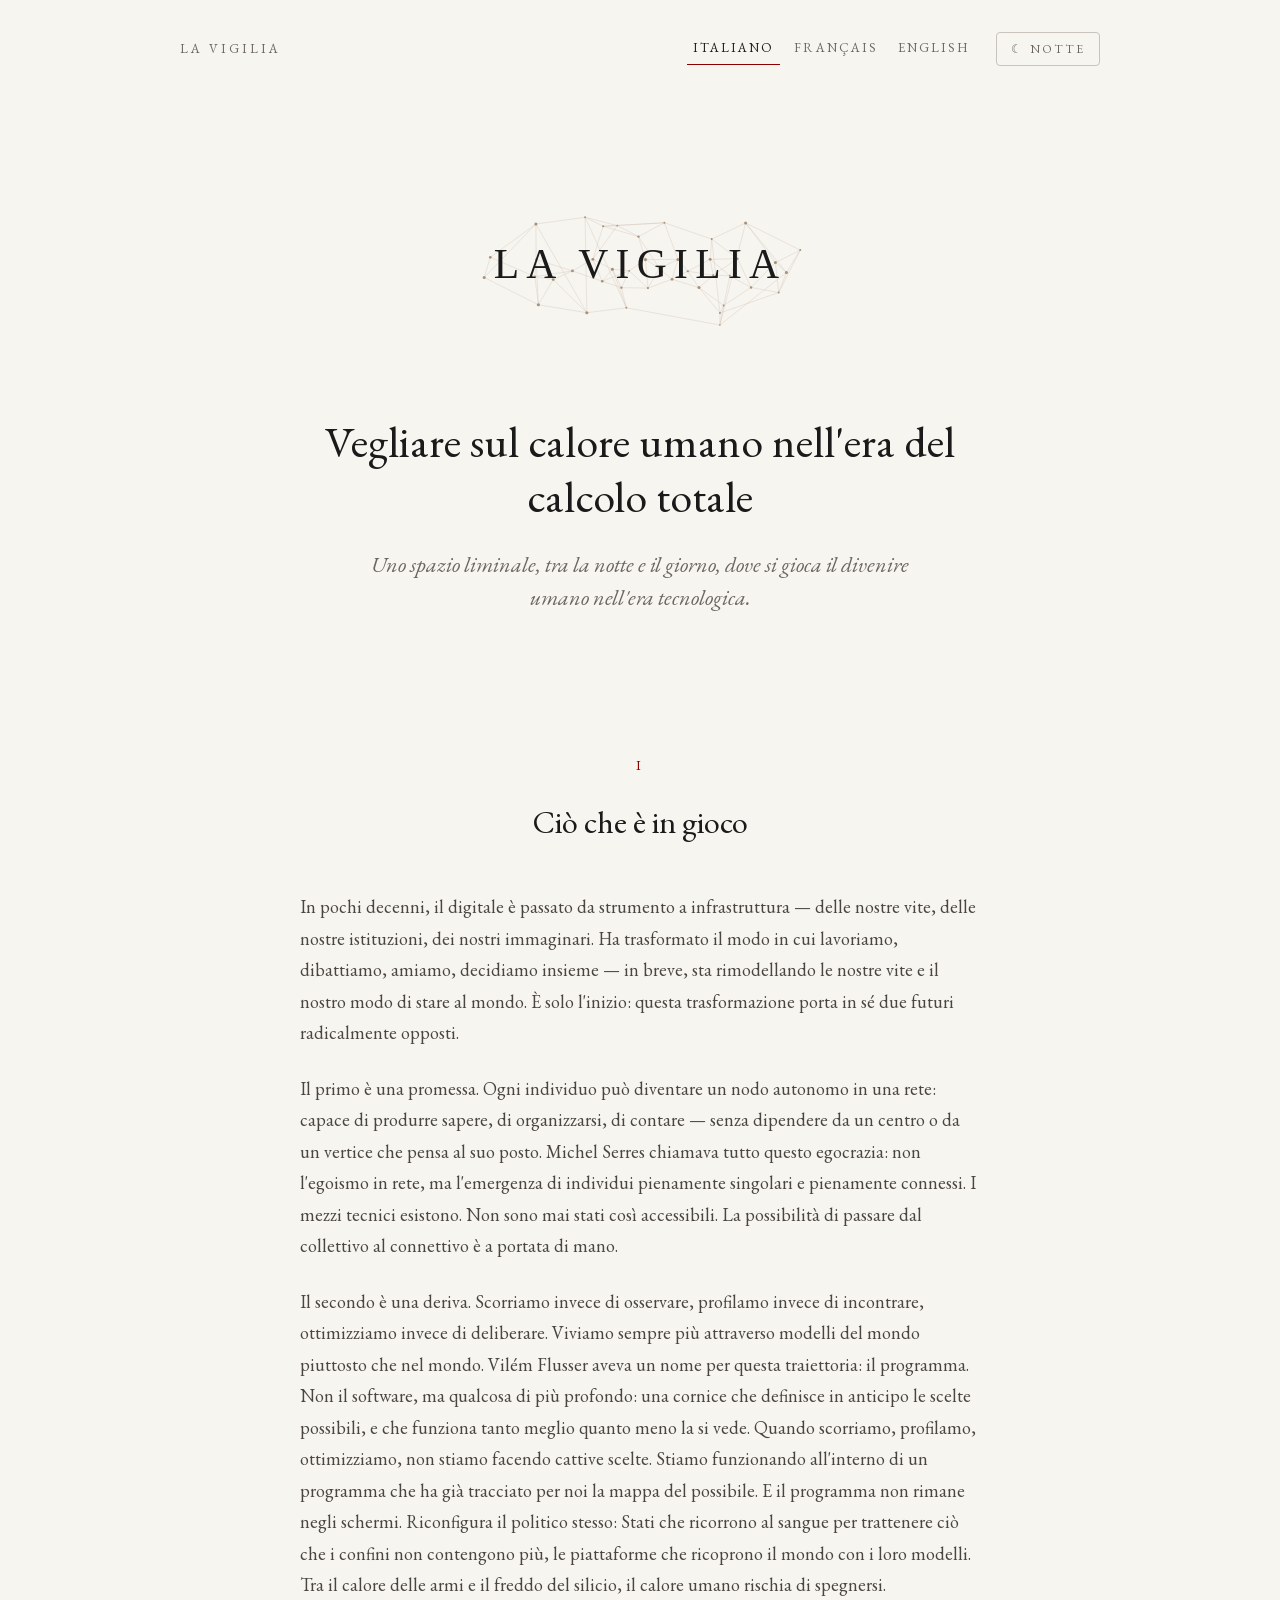
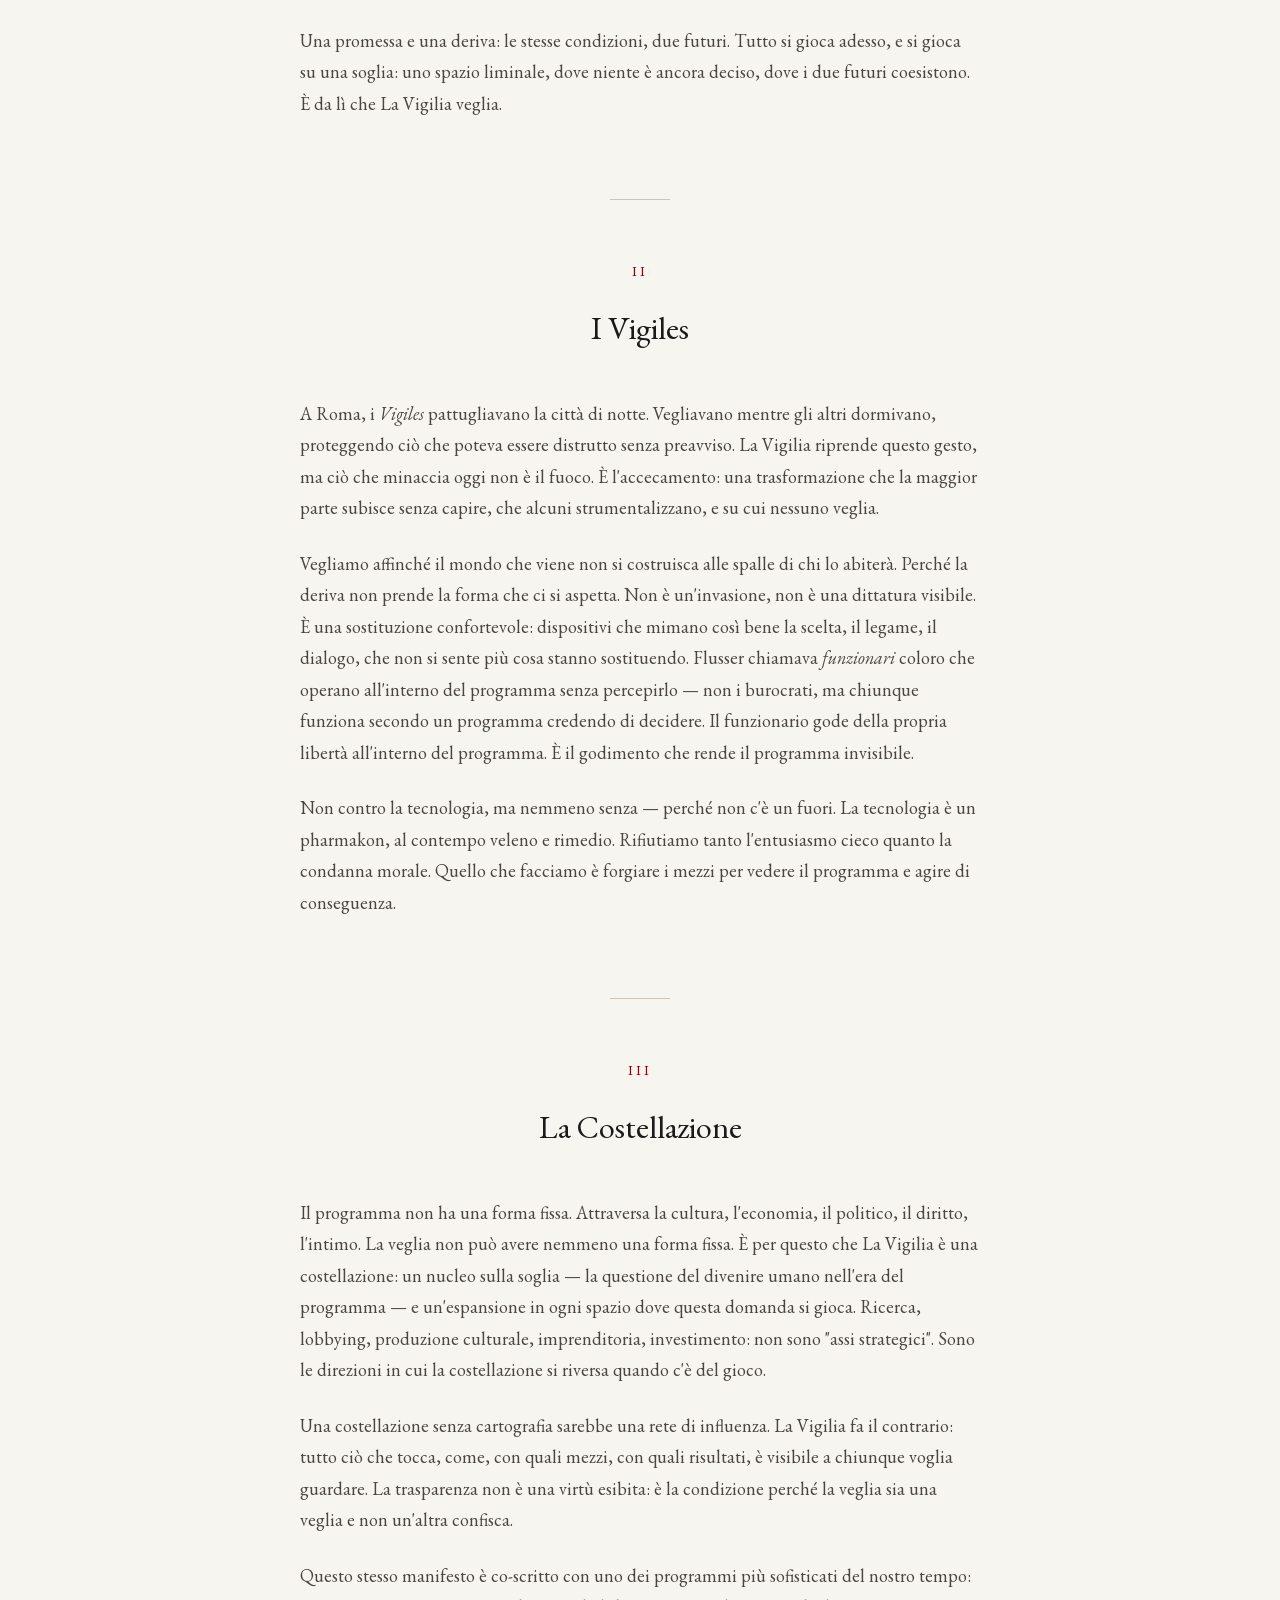
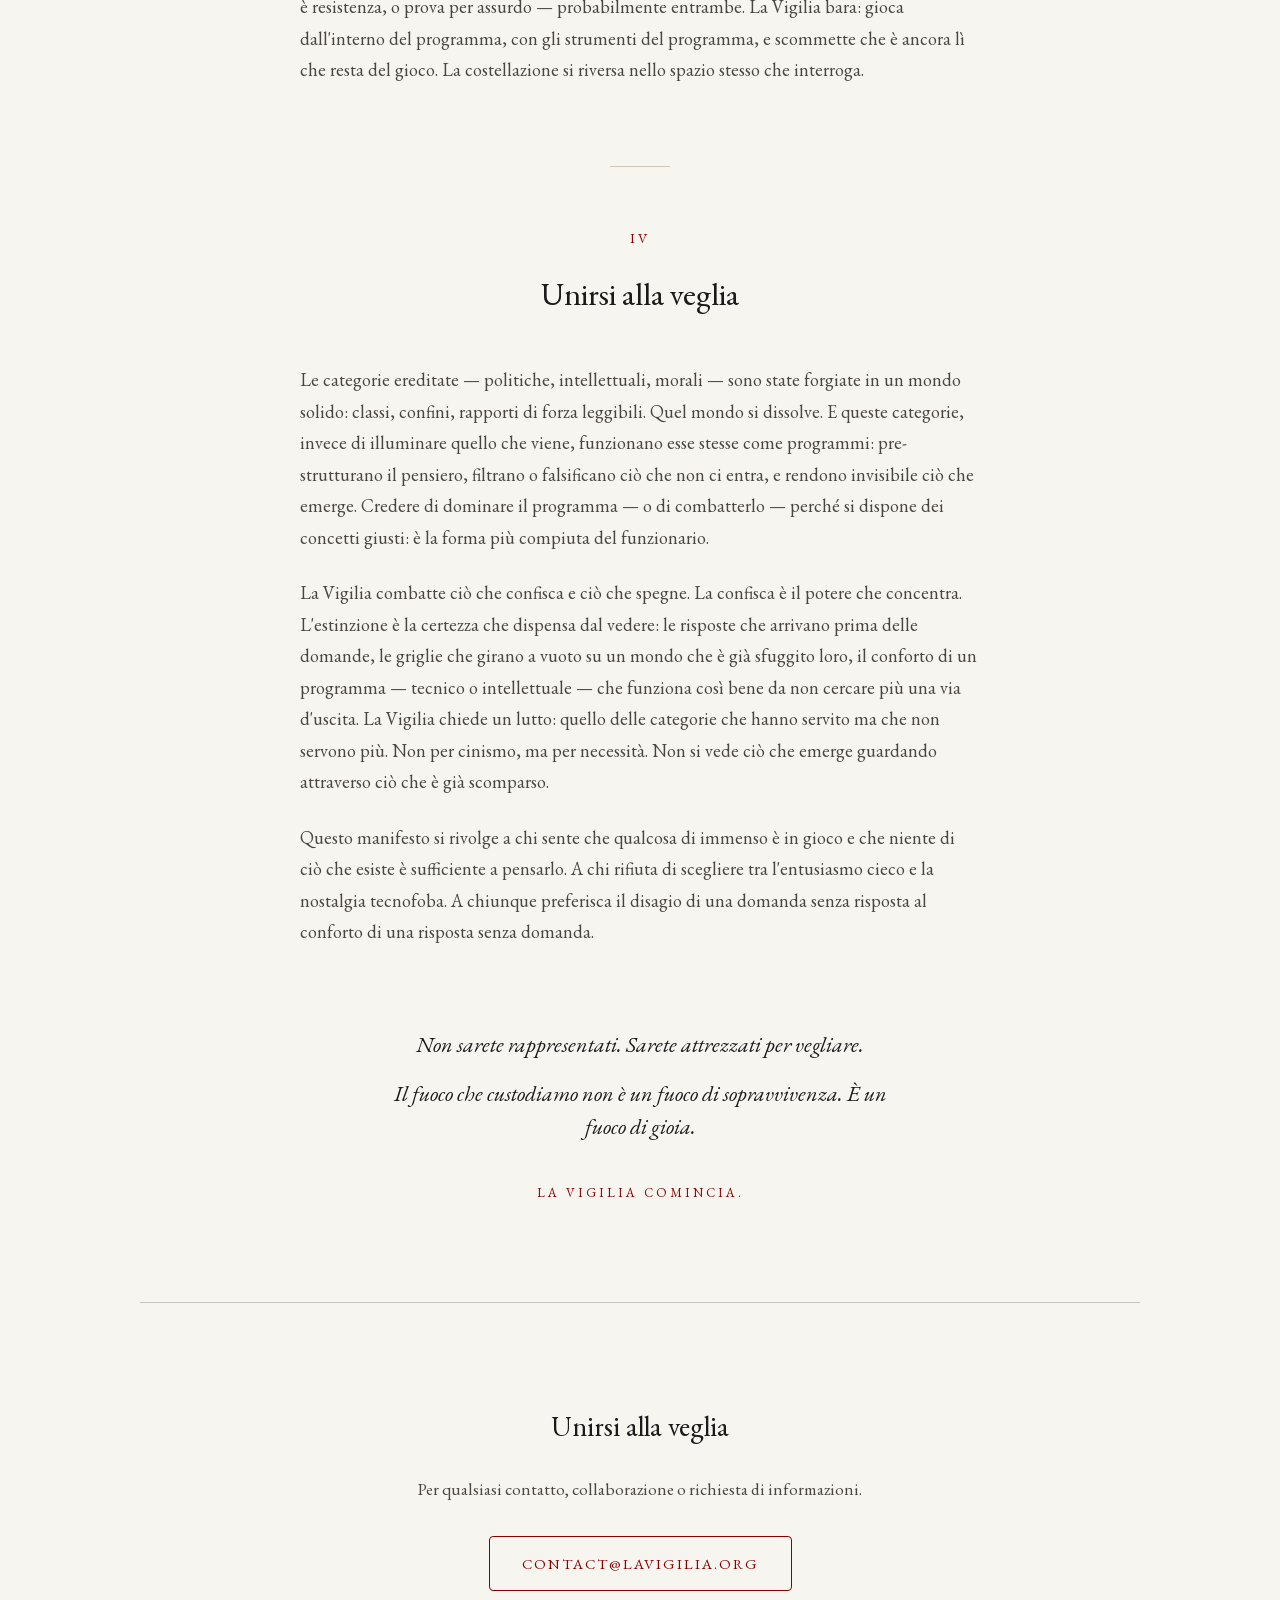
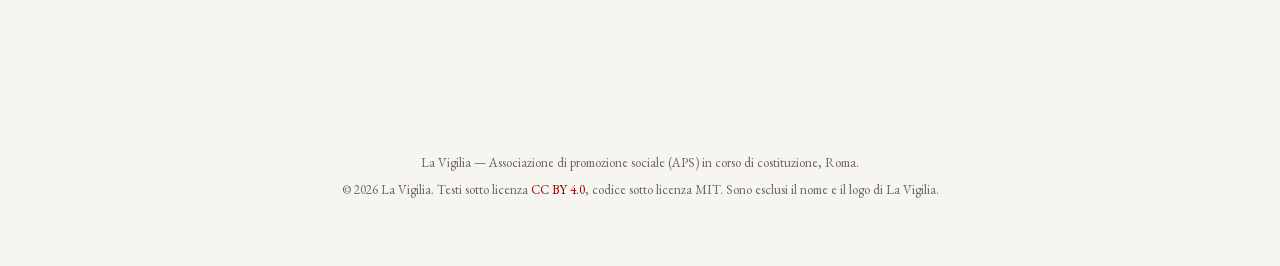
==== index.html @ cc4d3bd2 "La Vigilia website, state published on 8 November 2026" ====
<!DOCTYPE html>
<html lang="it">
<head>
  <meta charset="UTF-8">
  <meta name="viewport" content="width=device-width, initial-scale=1.0">
  <title>La Vigilia — Vegliare sul calore umano nell'era del calcolo totale</title>
  <meta name="description" content="La Vigilia veglia affinché la trasformazione tecnologica non si costruisca alle spalle di chi dovrà abitarla. Manifesto e missione.">

  <meta property="og:title" content="La Vigilia">
  <meta property="og:description" content="Vegliare sul calore umano nell'era del calcolo totale.">
  <meta property="og:type" content="website">
  <meta property="og:url" content="https://lavigilia.org/">
  <meta property="og:locale" content="it_IT">
  <meta property="og:locale:alternate" content="fr_FR">

  <link rel="alternate" hreflang="it" href="https://lavigilia.org/">
  <link rel="alternate" hreflang="fr" href="https://lavigilia.org/fr/">
  <link rel="alternate" hreflang="en" href="https://lavigilia.org/en/">
  <link rel="alternate" hreflang="x-default" href="https://lavigilia.org/">

  <link rel="icon" type="image/svg+xml" href="assets/logo-light.svg">

  <link rel="preload" href="fonts/eb-garamond-latin.woff2" as="font" type="font/woff2" crossorigin>

  <link rel="stylesheet" href="css/style.css?v=2">
</head>
<body>

  <header class="site-header">
    <div class="brand">La Vigilia</div>
    <div class="header-controls">
      <nav class="lang-switcher" aria-label="Lingue">
        <span class="current" aria-current="page">Italiano</span>
        <a href="/fr/" hreflang="fr">Français</a>
        <a href="/en/" hreflang="en">English</a>
      </nav>
      <button class="mode-toggle" id="modeToggle" type="button" aria-label="Cambiare modalità visiva">
        <span class="icon" aria-hidden="true">◐</span><span class="label">Notte</span>
      </button>
    </div>
  </header>

  <main>

    <section class="hero">
      <div class="logo-wrapper">
        <img src="assets/logo-light.svg" alt="La Vigilia" class="logo logo-light">
        <img src="assets/logo-dark.svg" alt="La Vigilia" class="logo logo-dark">
      </div>
      <h1>Vegliare sul calore umano nell'era del calcolo totale</h1>
      <p class="tagline">Uno spazio liminale, tra la notte e il giorno, dove si gioca il divenire umano nell'era tecnologica.</p>
    </section>

    <article class="manifesto container">
      <div class="reading">

        <section class="fade-in">
          <span class="section-label">I</span>
          <h2>Ciò che è in gioco</h2>
          <p>In pochi decenni, il digitale è passato da strumento a infrastruttura — delle nostre vite, delle nostre istituzioni, dei nostri immaginari. Ha trasformato il modo in cui lavoriamo, dibattiamo, amiamo, decidiamo insieme — in breve, sta rimodellando le nostre vite e il nostro modo di stare al mondo. È solo l'inizio: questa trasformazione porta in sé due futuri radicalmente opposti.</p>
          <p>Il primo è una promessa. Ogni individuo può diventare un nodo autonomo in una rete: capace di produrre sapere, di organizzarsi, di contare — senza dipendere da un centro o da un vertice che pensa al suo posto. Michel Serres chiamava tutto questo egocrazia: non l'egoismo in rete, ma l'emergenza di individui pienamente singolari e pienamente connessi. I mezzi tecnici esistono. Non sono mai stati così accessibili. La possibilità di passare dal collettivo al connettivo è a portata di mano.</p>
          <p>Il secondo è una deriva. Scorriamo invece di osservare, profilamo invece di incontrare, ottimizziamo invece di deliberare. Viviamo sempre più attraverso modelli del mondo piuttosto che nel mondo. Vilém Flusser aveva un nome per questa traiettoria: il programma. Non il software, ma qualcosa di più profondo: una cornice che definisce in anticipo le scelte possibili, e che funziona tanto meglio quanto meno la si vede. Quando scorriamo, profilamo, ottimizziamo, non stiamo facendo cattive scelte. Stiamo funzionando all'interno di un programma che ha già tracciato per noi la mappa del possibile. E il programma non rimane negli schermi. Riconfigura il politico stesso: Stati che ricorrono al sangue per trattenere ciò che i confini non contengono più, le piattaforme che ricoprono il mondo con i loro modelli. Tra il calore delle armi e il freddo del silicio, il calore umano rischia di spegnersi.</p>
          <p>Una promessa e una deriva: le stesse condizioni, due futuri. Tutto si gioca adesso, e si gioca su una soglia: uno spazio liminale, dove niente è ancora deciso, dove i due futuri coesistono. È da lì che La Vigilia veglia.</p>
        </section>

        <div class="section-divider" aria-hidden="true"></div>

        <section class="fade-in">
          <span class="section-label">II</span>
          <h2>I Vigiles</h2>
          <p>A Roma, i <em>Vigiles</em> pattugliavano la città di notte. Vegliavano mentre gli altri dormivano, proteggendo ciò che poteva essere distrutto senza preavviso. La Vigilia riprende questo gesto, ma ciò che minaccia oggi non è il fuoco. È l'accecamento: una trasformazione che la maggior parte subisce senza capire, che alcuni strumentalizzano, e su cui nessuno veglia.</p>
          <p>Vegliamo affinché il mondo che viene non si costruisca alle spalle di chi lo abiterà. Perché la deriva non prende la forma che ci si aspetta. Non è un'invasione, non è una dittatura visibile. È una sostituzione confortevole: dispositivi che mimano così bene la scelta, il legame, il dialogo, che non si sente più cosa stanno sostituendo. Flusser chiamava <em>funzionari</em> coloro che operano all'interno del programma senza percepirlo — non i burocrati, ma chiunque funziona secondo un programma credendo di decidere. Il funzionario gode della propria libertà all'interno del programma. È il godimento che rende il programma invisibile.</p>
          <p>Non contro la tecnologia, ma nemmeno senza — perché non c'è un fuori. La tecnologia è un pharmakon, al contempo veleno e rimedio. Rifiutiamo tanto l'entusiasmo cieco quanto la condanna morale. Quello che facciamo è forgiare i mezzi per vedere il programma e agire di conseguenza.</p>
        </section>

        <div class="section-divider" aria-hidden="true"></div>

        <section class="fade-in">
          <span class="section-label">III</span>
          <h2>La Costellazione</h2>
          <p>Il programma non ha una forma fissa. Attraversa la cultura, l'economia, il politico, il diritto, l'intimo. La veglia non può avere nemmeno una forma fissa. È per questo che La Vigilia è una costellazione: un nucleo sulla soglia — la questione del divenire umano nell'era del programma — e un'espansione in ogni spazio dove questa domanda si gioca. Ricerca, lobbying, produzione culturale, imprenditoria, investimento: non sono "assi strategici". Sono le direzioni in cui la costellazione si riversa quando c'è del gioco.</p>
          <p>Una costellazione senza cartografia sarebbe una rete di influenza. La Vigilia fa il contrario: tutto ciò che tocca, come, con quali mezzi, con quali risultati, è visibile a chiunque voglia guardare. La trasparenza non è una virtù esibita: è la condizione perché la veglia sia una veglia e non un'altra confisca.</p>
          <p>Questo stesso manifesto è co-scritto con uno dei programmi più sofisticati del nostro tempo: è resistenza, o prova per assurdo — probabilmente entrambe. La Vigilia bara: gioca dall'interno del programma, con gli strumenti del programma, e scommette che è ancora lì che resta del gioco. La costellazione si riversa nello spazio stesso che interroga.</p>
        </section>

        <div class="section-divider" aria-hidden="true"></div>

        <section class="fade-in">
          <span class="section-label">IV</span>
          <h2>Unirsi alla veglia</h2>
          <p>Le categorie ereditate — politiche, intellettuali, morali — sono state forgiate in un mondo solido: classi, confini, rapporti di forza leggibili. Quel mondo si dissolve. E queste categorie, invece di illuminare quello che viene, funzionano esse stesse come programmi: pre-strutturano il pensiero, filtrano o falsificano ciò che non ci entra, e rendono invisibile ciò che emerge. Credere di dominare il programma — o di combatterlo — perché si dispone dei concetti giusti: è la forma più compiuta del funzionario.</p>
          <p>La Vigilia combatte ciò che confisca e ciò che spegne. La confisca è il potere che concentra. L'estinzione è la certezza che dispensa dal vedere: le risposte che arrivano prima delle domande, le griglie che girano a vuoto su un mondo che è già sfuggito loro, il conforto di un programma — tecnico o intellettuale — che funziona così bene da non cercare più una via d'uscita. La Vigilia chiede un lutto: quello delle categorie che hanno servito ma che non servono più. Non per cinismo, ma per necessità. Non si vede ciò che emerge guardando attraverso ciò che è già scomparso.</p>
          <p>Questo manifesto si rivolge a chi sente che qualcosa di immenso è in gioco e che niente di ciò che esiste è sufficiente a pensarlo. A chi rifiuta di scegliere tra l'entusiasmo cieco e la nostalgia tecnofoba. A chiunque preferisca il disagio di una domanda senza risposta al conforto di una risposta senza domanda.</p>
        </section>

        <div class="closing fade-in">
          <p>Non sarete rappresentati. Sarete attrezzati per vegliare.</p>
          <p>Il fuoco che custodiamo non è un fuoco di sopravvivenza. È un fuoco di gioia.</p>
          <p class="signature">La Vigilia comincia.</p>
        </div>

      </div>
    </article>

    <section class="contact" id="contact">
      <h2>Unirsi alla veglia</h2>
      <p>Per qualsiasi contatto, collaborazione o richiesta di informazioni.</p>
      <a href="mailto:contact@lavigilia.org" class="email-link">contact@lavigilia.org</a>
    </section>

  </main>

  <footer class="site-footer">
    <p>La Vigilia — Associazione di promozione sociale (APS) in corso di costituzione, Roma.</p>
    <p>© 2026 La Vigilia. Testi sotto licenza <a href="https://creativecommons.org/licenses/by/4.0/" target="_blank" rel="noopener noreferrer">CC BY 4.0</a>, codice sotto licenza MIT. Sono esclusi il nome e il logo di La Vigilia.</p>
  </footer>

  <script src="js/main.js"></script>
</body>
</html>
---- css/style.css ----
/* EB Garamond, SIL OFL 1.1: see fonts/OFL.txt */

@font-face {
  font-family: 'EB Garamond';
  font-style: normal;
  font-weight: 400 800;
  font-display: swap;
  src: url('../fonts/eb-garamond-latin-ext.woff2') format('woff2');
  unicode-range: U+0100-02BA, U+02BD-02C5, U+02C7-02CC, U+02CE-02D7, U+02DD-02FF, U+0304, U+0308, U+0329, U+1D00-1DBF, U+1E00-1E9F, U+1EF2-1EFF, U+2020, U+20A0-20AB, U+20AD-20C4, U+2113, U+2C60-2C7F, U+A720-A7FF;
}

@font-face {
  font-family: 'EB Garamond';
  font-style: normal;
  font-weight: 400 800;
  font-display: swap;
  src: url('../fonts/eb-garamond-latin.woff2') format('woff2');
  unicode-range: U+0000-00FF, U+0131, U+0152-0153, U+02BB-02BC, U+02C6, U+02DA, U+02DC, U+0304, U+0308, U+0329, U+2000-206F, U+20AC, U+2122, U+2191, U+2193, U+2212, U+2215, U+FEFF, U+FFFD;
}

@font-face {
  font-family: 'EB Garamond';
  font-style: italic;
  font-weight: 400 800;
  font-display: swap;
  src: url('../fonts/eb-garamond-italic-latin-ext.woff2') format('woff2');
  unicode-range: U+0100-02BA, U+02BD-02C5, U+02C7-02CC, U+02CE-02D7, U+02DD-02FF, U+0304, U+0308, U+0329, U+1D00-1DBF, U+1E00-1E9F, U+1EF2-1EFF, U+2020, U+20A0-20AB, U+20AD-20C4, U+2113, U+2C60-2C7F, U+A720-A7FF;
}

@font-face {
  font-family: 'EB Garamond';
  font-style: italic;
  font-weight: 400 800;
  font-display: swap;
  src: url('../fonts/eb-garamond-italic-latin.woff2') format('woff2');
  unicode-range: U+0000-00FF, U+0131, U+0152-0153, U+02BB-02BC, U+02C6, U+02DA, U+02DC, U+0304, U+0308, U+0329, U+2000-206F, U+20AC, U+2122, U+2191, U+2193, U+2212, U+2215, U+FEFF, U+FFFD;
}

:root {
  --nuit: #0F0A14;
  --encre: #1A1A1A;
  --terre: #A8917A;
  --ambre: #C4956A;
  --rouge: #8B0000;
  --creme: #F7F5F0;
  --os: #E8E4DD;
  --cendre: #6B6560;
  --papier: #E8E3DC;
  --filet: #C8C4BC;
  --braise: #1A1215;
  --encre-adouci: #4A4540;

  --max-width: 1000px;
  --reading-width: 680px;
  --section-padding-y: 80px;
  --section-padding-x: 40px;

  --font-serif: 'EB Garamond', Georgia, 'Times New Roman', serif;

  --mode-transition: background-color 400ms ease, color 400ms ease, border-color 400ms ease;
}

:root,
[data-mode="light"] {
  --bg: var(--creme);
  --bg-alt: var(--papier);
  --bg-block: var(--papier);
  --text: var(--encre);
  --text-body: var(--encre-adouci);
  --text-meta: var(--cendre);
  --accent: var(--rouge);
  --structure: var(--terre);
  --separator: var(--filet);
  --gradient-bg: var(--creme);
}

[data-mode="dark"] {
  --bg: var(--nuit);
  --bg-alt: var(--braise);
  --bg-block: var(--braise);
  --text: var(--os);
  --text-body: var(--os);
  --text-meta: var(--cendre);
  --accent: var(--ambre);
  --structure: var(--ambre);
  --separator: #2A2025;
  --gradient-bg:
    radial-gradient(ellipse at 50% 45%, rgba(139, 0, 0, 0.16) 0%, transparent 60%),
    radial-gradient(ellipse at 50% 20%, rgba(168, 145, 122, 0.09) 0%, transparent 50%),
    radial-gradient(ellipse at 10% 90%, rgba(60, 40, 80, 0.12) 0%, transparent 45%),
    radial-gradient(ellipse at 90% 90%, rgba(60, 40, 80, 0.10) 0%, transparent 45%),
    var(--nuit);
}

/* Dark system setting, unless the visitor picked a mode */
@media (prefers-color-scheme: dark) {
  :root:not([data-mode]) {
    --bg: var(--nuit);
    --bg-alt: var(--braise);
    --bg-block: var(--braise);
    --text: var(--os);
    --text-body: var(--os);
    --text-meta: var(--cendre);
    --accent: var(--ambre);
    --structure: var(--ambre);
    --separator: #2A2025;
    --gradient-bg:
      radial-gradient(ellipse at 50% 45%, rgba(139, 0, 0, 0.16) 0%, transparent 60%),
      radial-gradient(ellipse at 50% 20%, rgba(168, 145, 122, 0.09) 0%, transparent 50%),
      radial-gradient(ellipse at 10% 90%, rgba(60, 40, 80, 0.12) 0%, transparent 45%),
      radial-gradient(ellipse at 90% 90%, rgba(60, 40, 80, 0.10) 0%, transparent 45%),
      var(--nuit);
  }
}

/* Base */

*, *::before, *::after {
  box-sizing: border-box;
  margin: 0;
  padding: 0;
}

html {
  scroll-behavior: smooth;
}

body {
  font-family: var(--font-serif);
  font-weight: 400;
  font-size: 18px;
  line-height: 1.7;
  background: var(--gradient-bg);
  color: var(--text-body);
  transition: var(--mode-transition);
  -webkit-font-smoothing: antialiased;
  -moz-osx-font-smoothing: grayscale;
  min-height: 100vh;
}

img, svg {
  display: block;
  max-width: 100%;
  height: auto;
}

a {
  color: var(--accent);
  text-decoration: none;
  transition: opacity 300ms ease;
}

a:hover {
  opacity: 0.7;
}

/* Layout */

.container {
  max-width: var(--max-width);
  margin: 0 auto;
  padding: 0 var(--section-padding-x);
}

.reading {
  max-width: var(--reading-width);
  margin: 0 auto;
}

/* Header */

.site-header {
  padding: 32px var(--section-padding-x);
  display: flex;
  justify-content: space-between;
  align-items: center;
  max-width: var(--max-width);
  margin: 0 auto;
  gap: 24px;
}

.site-header .brand {
  font-size: 13px;
  letter-spacing: 3px;
  text-transform: uppercase;
  color: var(--text-meta);
  font-weight: 400;
}

.header-controls {
  display: flex;
  gap: 20px;
  align-items: center;
}

.lang-switcher {
  display: flex;
  gap: 8px;
  font-size: 13px;
  letter-spacing: 2px;
  text-transform: uppercase;
  color: var(--text-meta);
}

.lang-switcher a,
.lang-switcher span {
  color: var(--text-meta);
  padding: 4px 6px;
  border-bottom: 1px solid transparent;
  transition: border-color 300ms ease, color 300ms ease;
}

.lang-switcher a:hover {
  color: var(--accent);
  opacity: 1;
}

.lang-switcher .current {
  color: var(--text);
  border-bottom-color: var(--accent);
}

.mode-toggle {
  background: transparent;
  border: 1px solid var(--separator);
  color: var(--text-meta);
  font-family: var(--font-serif);
  font-size: 12px;
  letter-spacing: 2px;
  text-transform: uppercase;
  padding: 8px 14px;
  border-radius: 4px;
  cursor: pointer;
  transition: all 300ms ease;
}

.mode-toggle:hover {
  border-color: var(--accent);
  color: var(--accent);
}

.mode-toggle .icon {
  display: inline-block;
  margin-right: 6px;
}

/* Hero */

.hero {
  padding: 100px var(--section-padding-x) 80px;
  text-align: center;
  max-width: var(--max-width);
  margin: 0 auto;
}

.hero .logo-wrapper {
  max-width: 520px;
  margin: 0 auto 60px;
}

.hero .logo-wrapper svg,
.hero .logo-wrapper img {
  width: 100%;
  height: auto;
}

.logo-dark { display: none; }
.logo-light { display: block; }

[data-mode="dark"] .logo-light { display: none; }
[data-mode="dark"] .logo-dark { display: block; }

@media (prefers-color-scheme: dark) {
  :root:not([data-mode]) .logo-light { display: none; }
  :root:not([data-mode]) .logo-dark { display: block; }
}

.hero h1 {
  font-size: 44px;
  font-weight: 400;
  line-height: 1.25;
  color: var(--text);
  max-width: 720px;
  margin: 0 auto 24px;
}

.hero .tagline {
  font-style: italic;
  font-size: 22px;
  line-height: 1.5;
  color: var(--text-meta);
  max-width: 600px;
  margin: 0 auto;
}

/* Manifesto */

.manifesto {
  padding: 60px var(--section-padding-x) 100px;
}

.manifesto section {
  margin-bottom: 80px;
}

.manifesto section:last-child {
  margin-bottom: 0;
}

.manifesto .section-label {
  display: block;
  font-size: 14px;
  letter-spacing: 3px;
  text-transform: uppercase;
  color: var(--accent);
  margin-bottom: 24px;
  text-align: center;
}

.manifesto h2 {
  font-size: 32px;
  font-weight: 400;
  line-height: 1.3;
  color: var(--text);
  text-align: center;
  margin-bottom: 48px;
}

.manifesto p {
  font-size: 18px;
  line-height: 1.75;
  color: var(--text-body);
  margin-bottom: 24px;
}

.manifesto p:last-child {
  margin-bottom: 0;
}

.section-divider {
  width: 60px;
  height: 1px;
  background: var(--structure);
  margin: 0 auto 60px;
  opacity: 0.5;
}

.closing {
  text-align: center;
  margin-top: 60px;
}

.closing p {
  font-style: italic;
  font-size: 22px;
  line-height: 1.5;
  color: var(--text);
  max-width: 500px;
  margin: 0 auto 16px;
}

.closing p.signature {
  font-style: normal;
  font-size: 13px;
  letter-spacing: 3px;
  text-transform: uppercase;
  color: var(--accent);
  margin-top: 40px;
}

/* Contact */

.contact {
  padding: 100px var(--section-padding-x) 120px;
  text-align: center;
  max-width: var(--max-width);
  margin: 0 auto;
  border-top: 1px solid var(--separator);
}

.contact h2 {
  font-size: 28px;
  font-weight: 400;
  color: var(--text);
  margin-bottom: 24px;
}

.contact p {
  color: var(--text-body);
  margin-bottom: 32px;
  font-size: 17px;
}

.contact .email-link {
  display: inline-block;
  font-size: 15px;
  letter-spacing: 2px;
  text-transform: uppercase;
  font-weight: 400;
  padding: 14px 32px;
  border: 1.5px solid var(--accent);
  border-radius: 4px;
  color: var(--accent);
  transition: all 300ms ease;
}

.contact .email-link:hover {
  background: var(--accent);
  color: var(--creme);
  opacity: 1;
}

[data-mode="dark"] .contact .email-link:hover {
  background: rgba(196, 149, 106, 0.2);
  color: var(--os);
}

/* Footer */

.site-footer {
  padding: 40px var(--section-padding-x) 60px;
  text-align: center;
  font-size: 13px;
  color: var(--text-meta);
  max-width: var(--max-width);
  margin: 0 auto;
  line-height: 1.8;
}

.site-footer p {
  margin-bottom: 4px;
}

.fade-in {
  opacity: 0;
  transform: translateY(20px);
  transition: opacity 900ms ease, transform 900ms ease;
}

.fade-in.visible {
  opacity: 1;
  transform: translateY(0);
}

@media (max-width: 700px) {
  :root {
    --section-padding-x: 24px;
  }

  body {
    font-size: 17px;
  }

  .site-header {
    flex-direction: column;
    gap: 16px;
    padding: 24px var(--section-padding-x);
  }

  .hero {
    padding: 60px var(--section-padding-x) 50px;
  }

  .hero h1 {
    font-size: 32px;
  }

  .hero .tagline {
    font-size: 18px;
  }

  .manifesto h2 {
    font-size: 26px;
    margin-bottom: 36px;
  }

  .manifesto p {
    font-size: 17px;
  }

  .manifesto section {
    margin-bottom: 60px;
  }

  .closing p {
    font-size: 19px;
  }

  .contact {
    padding: 70px var(--section-padding-x) 90px;
  }

  .contact h2 {
    font-size: 24px;
  }
}

@media (prefers-reduced-motion: reduce) {
  *, *::before, *::after {
    transition-duration: 0.01ms !important;
    animation-duration: 0.01ms !important;
  }
  .fade-in {
    opacity: 1;
    transform: none;
  }
  html {
    scroll-behavior: auto;
  }
}
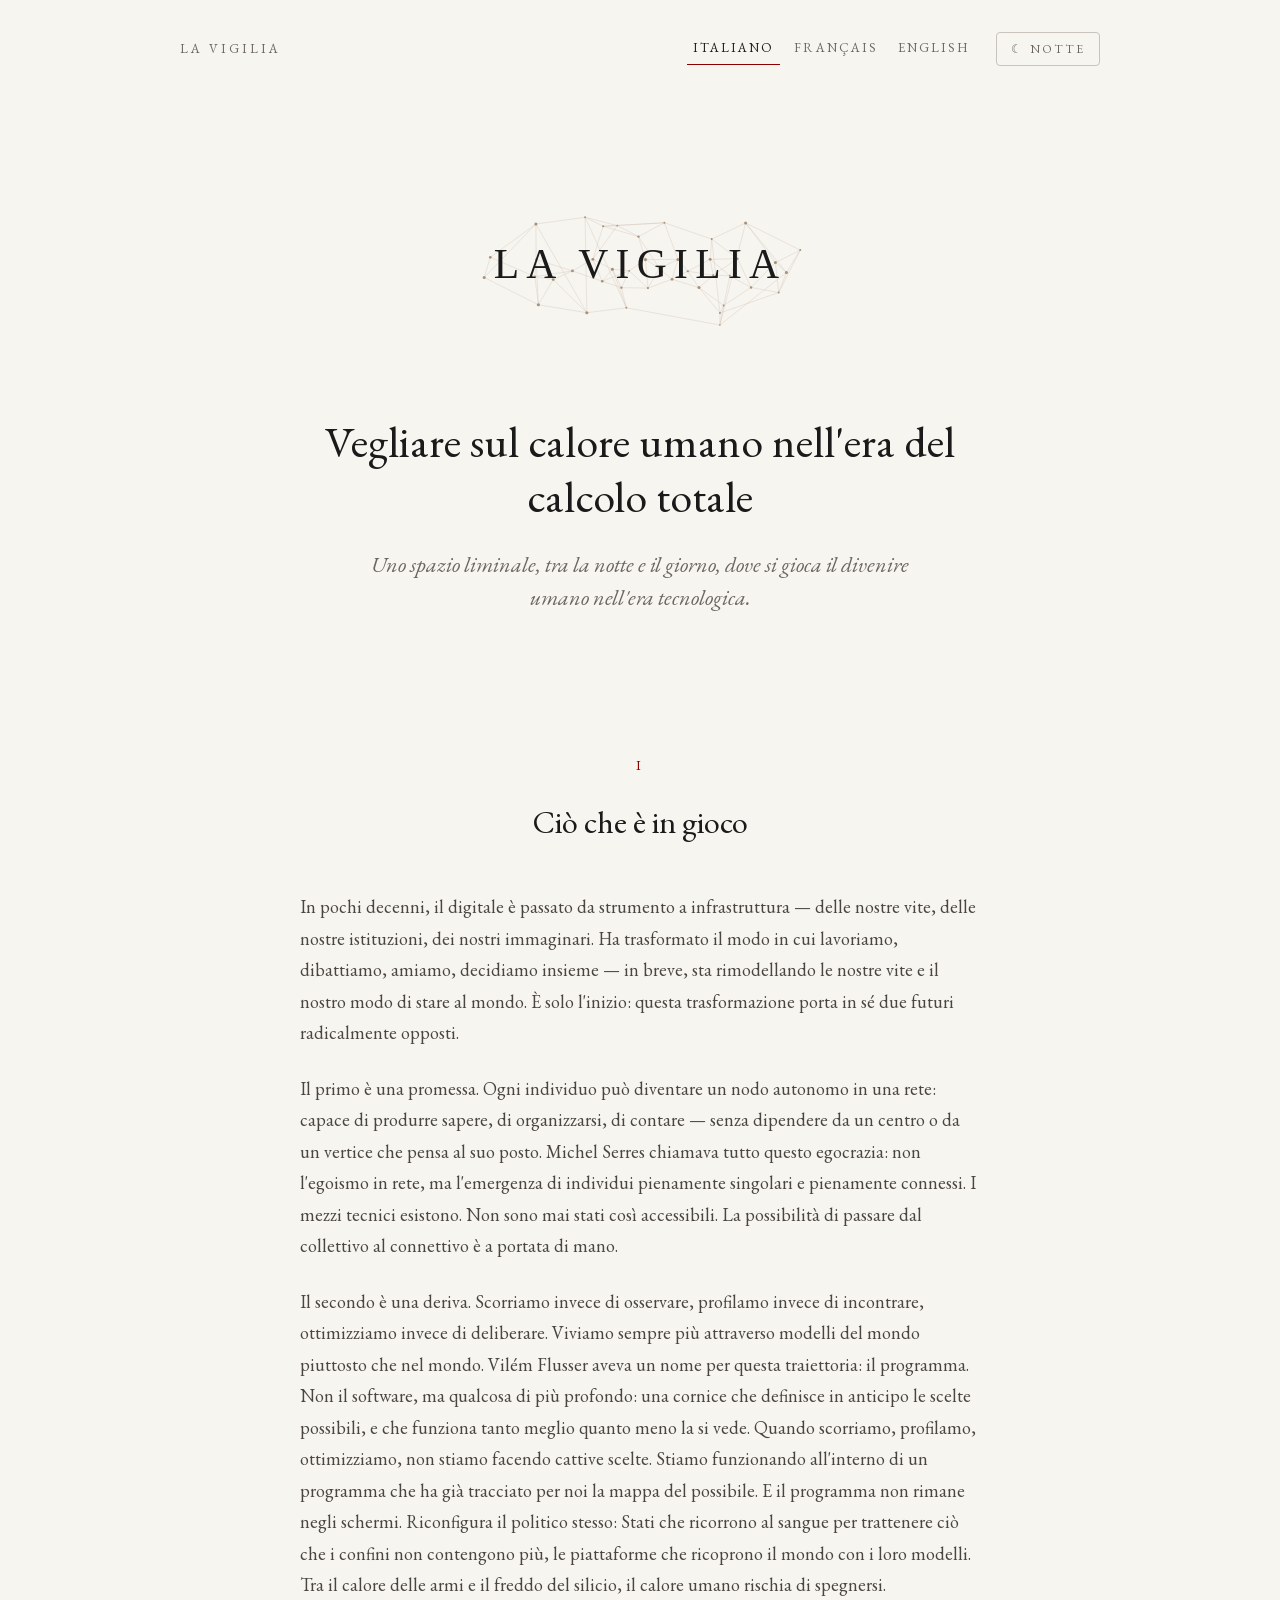
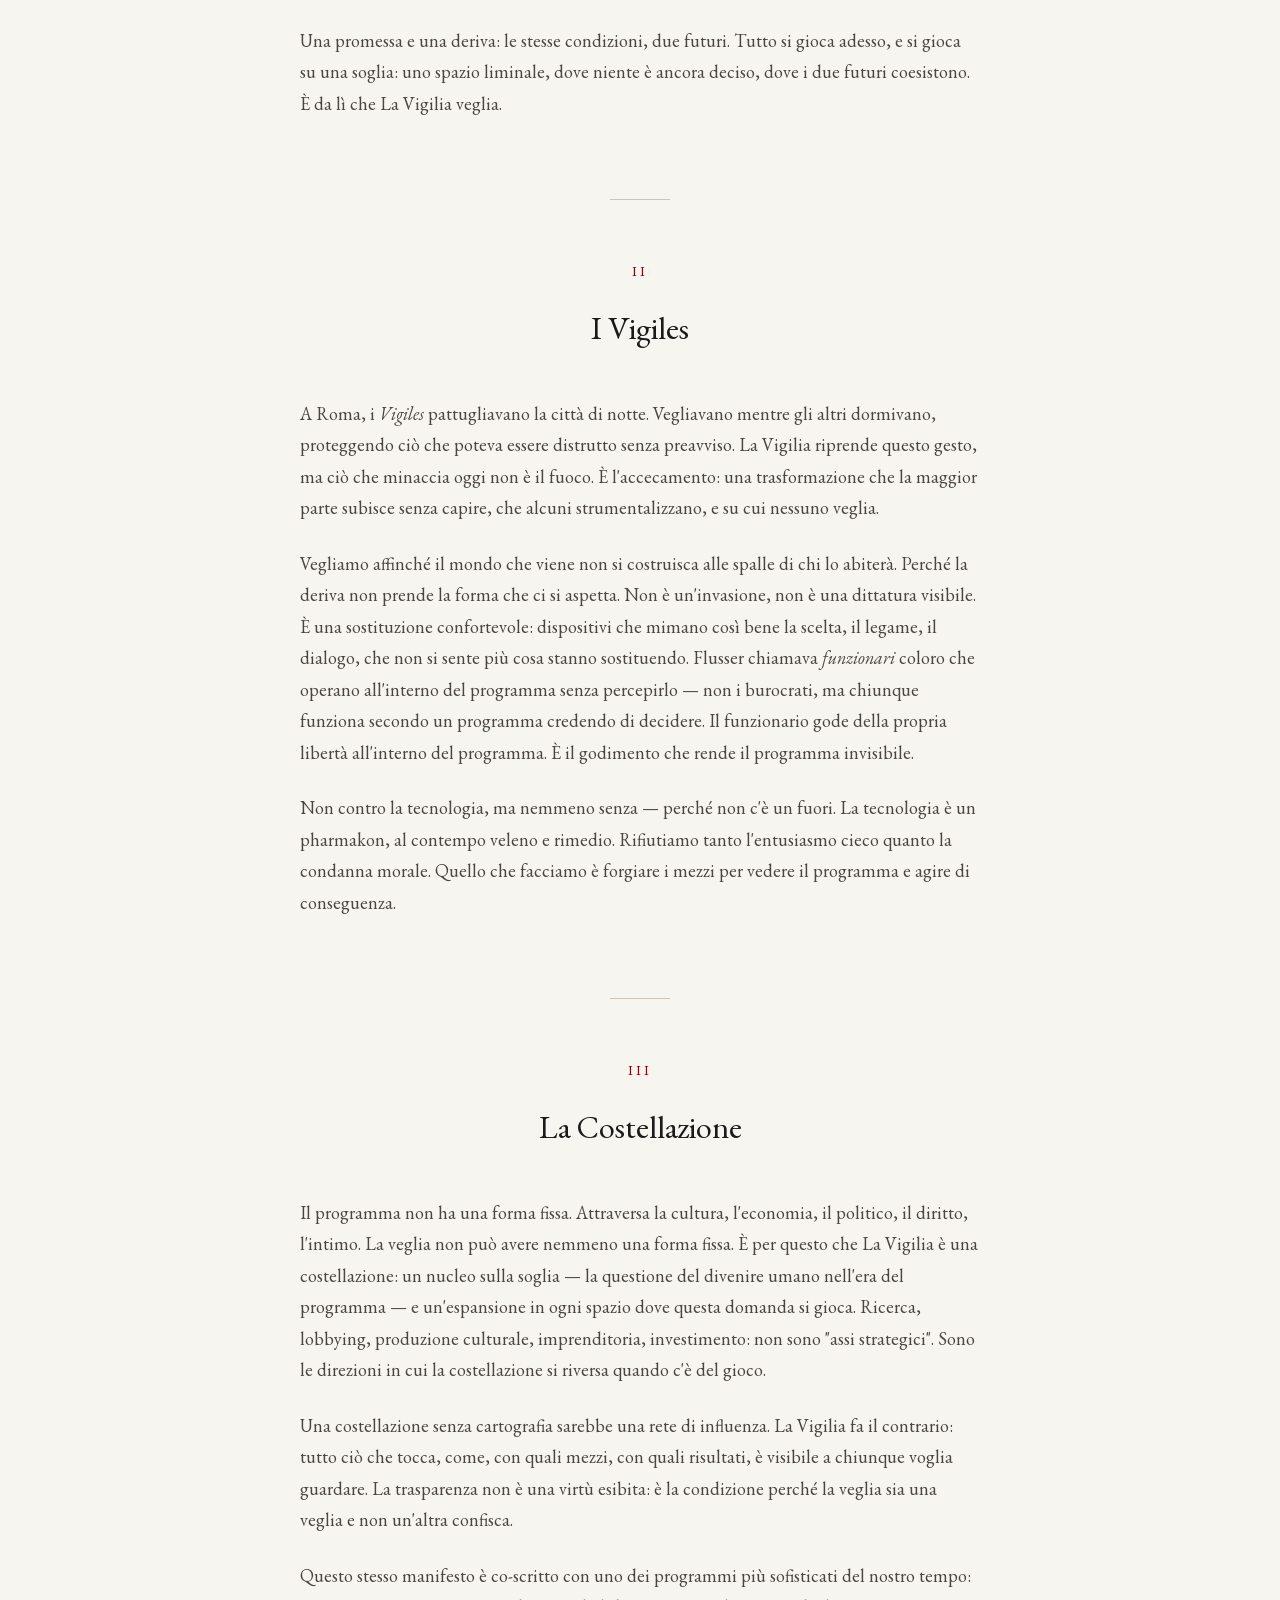
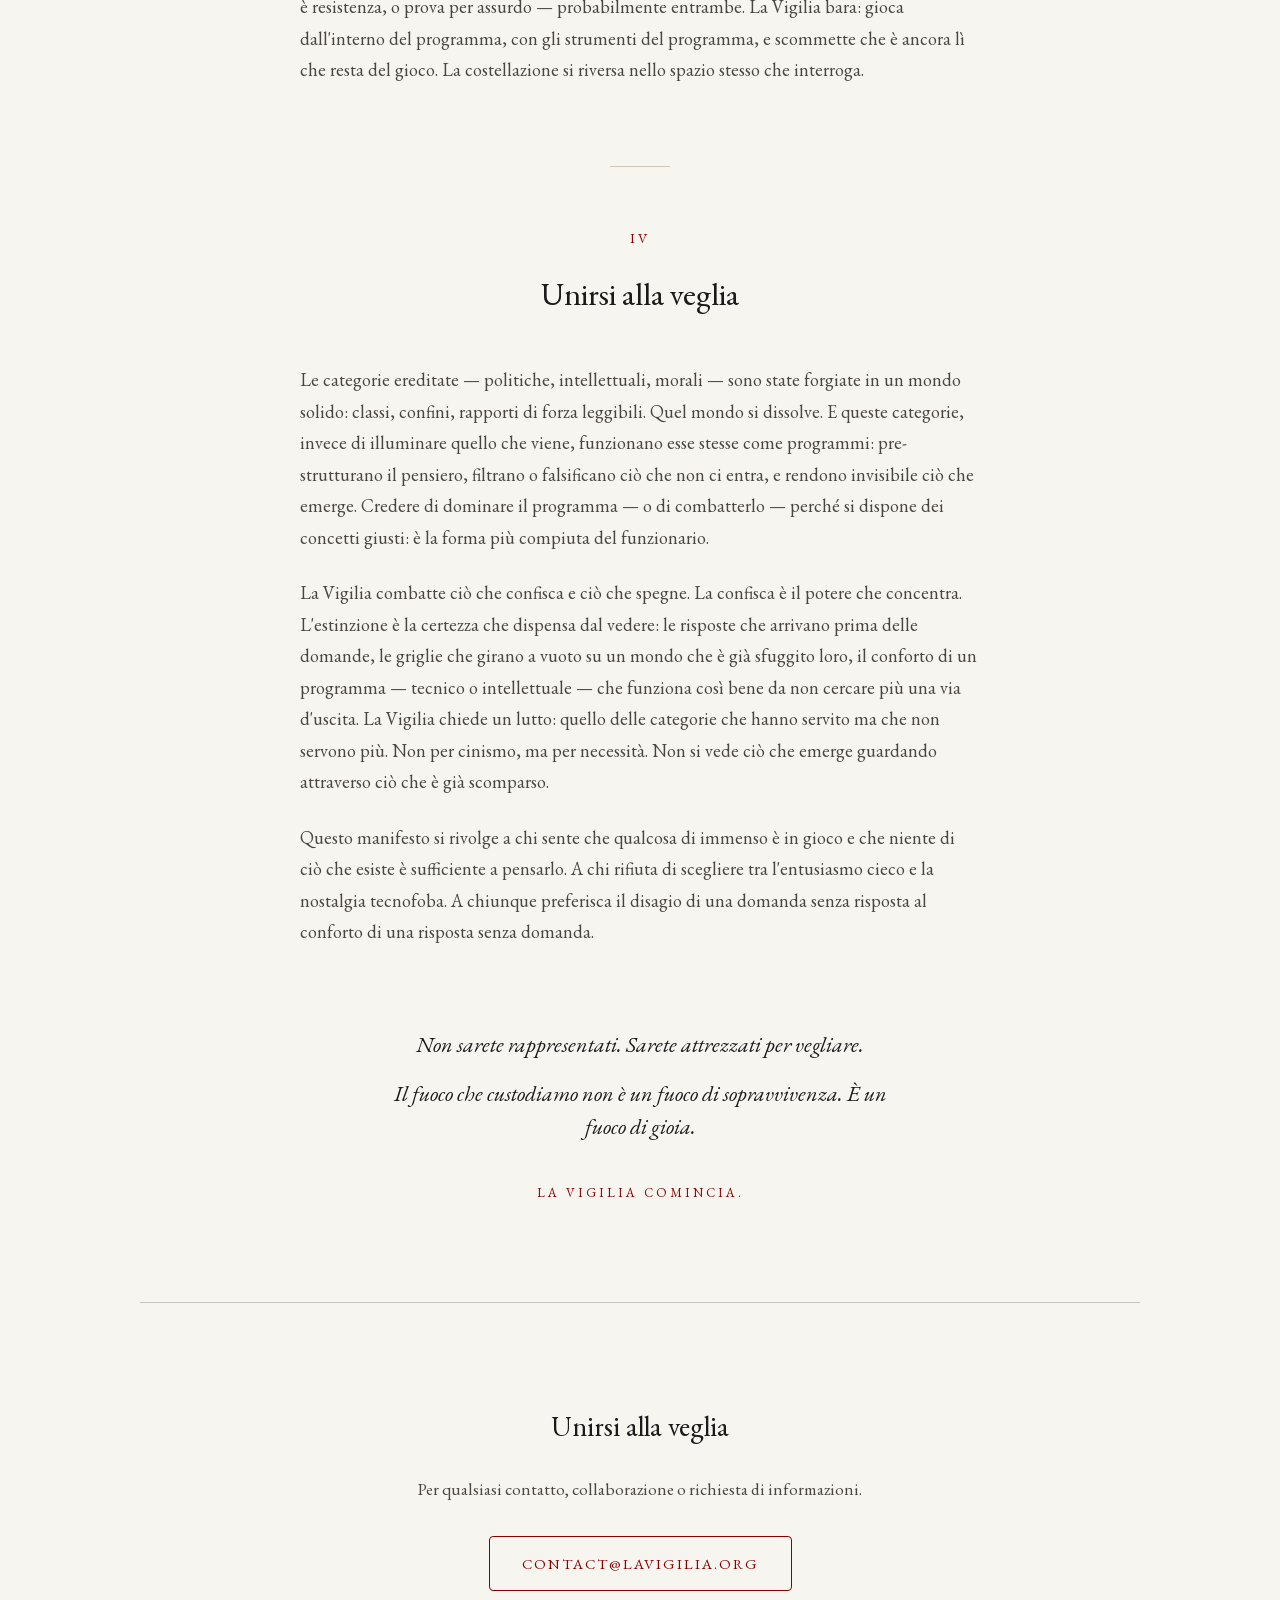
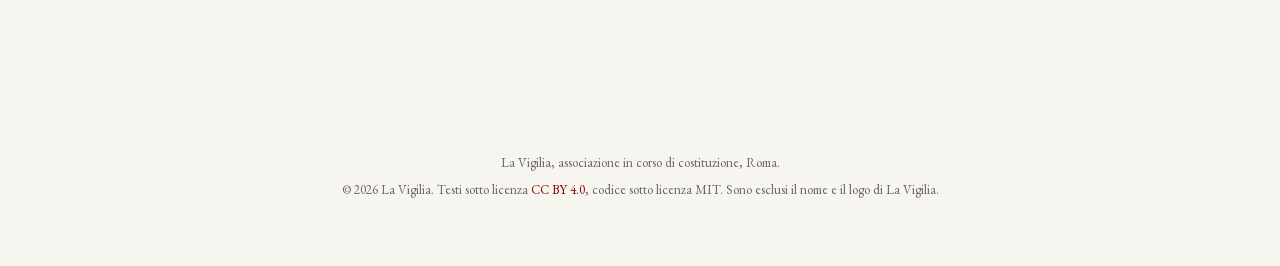
==== commit bf7e887a: "Describe La Vigilia as an association, without the APS status" ====
--- a/index.html
+++ b/index.html
@@ -111,7 +111,7 @@
   </main>
 
   <footer class="site-footer">
-    <p>La Vigilia — Associazione di promozione sociale (APS) in corso di costituzione, Roma.</p>
+    <p>La Vigilia, associazione in corso di costituzione, Roma.</p>
     <p>© 2026 La Vigilia. Testi sotto licenza <a href="https://creativecommons.org/licenses/by/4.0/" target="_blank" rel="noopener noreferrer">CC BY 4.0</a>, codice sotto licenza MIT. Sono esclusi il nome e il logo di La Vigilia.</p>
   </footer>
 
